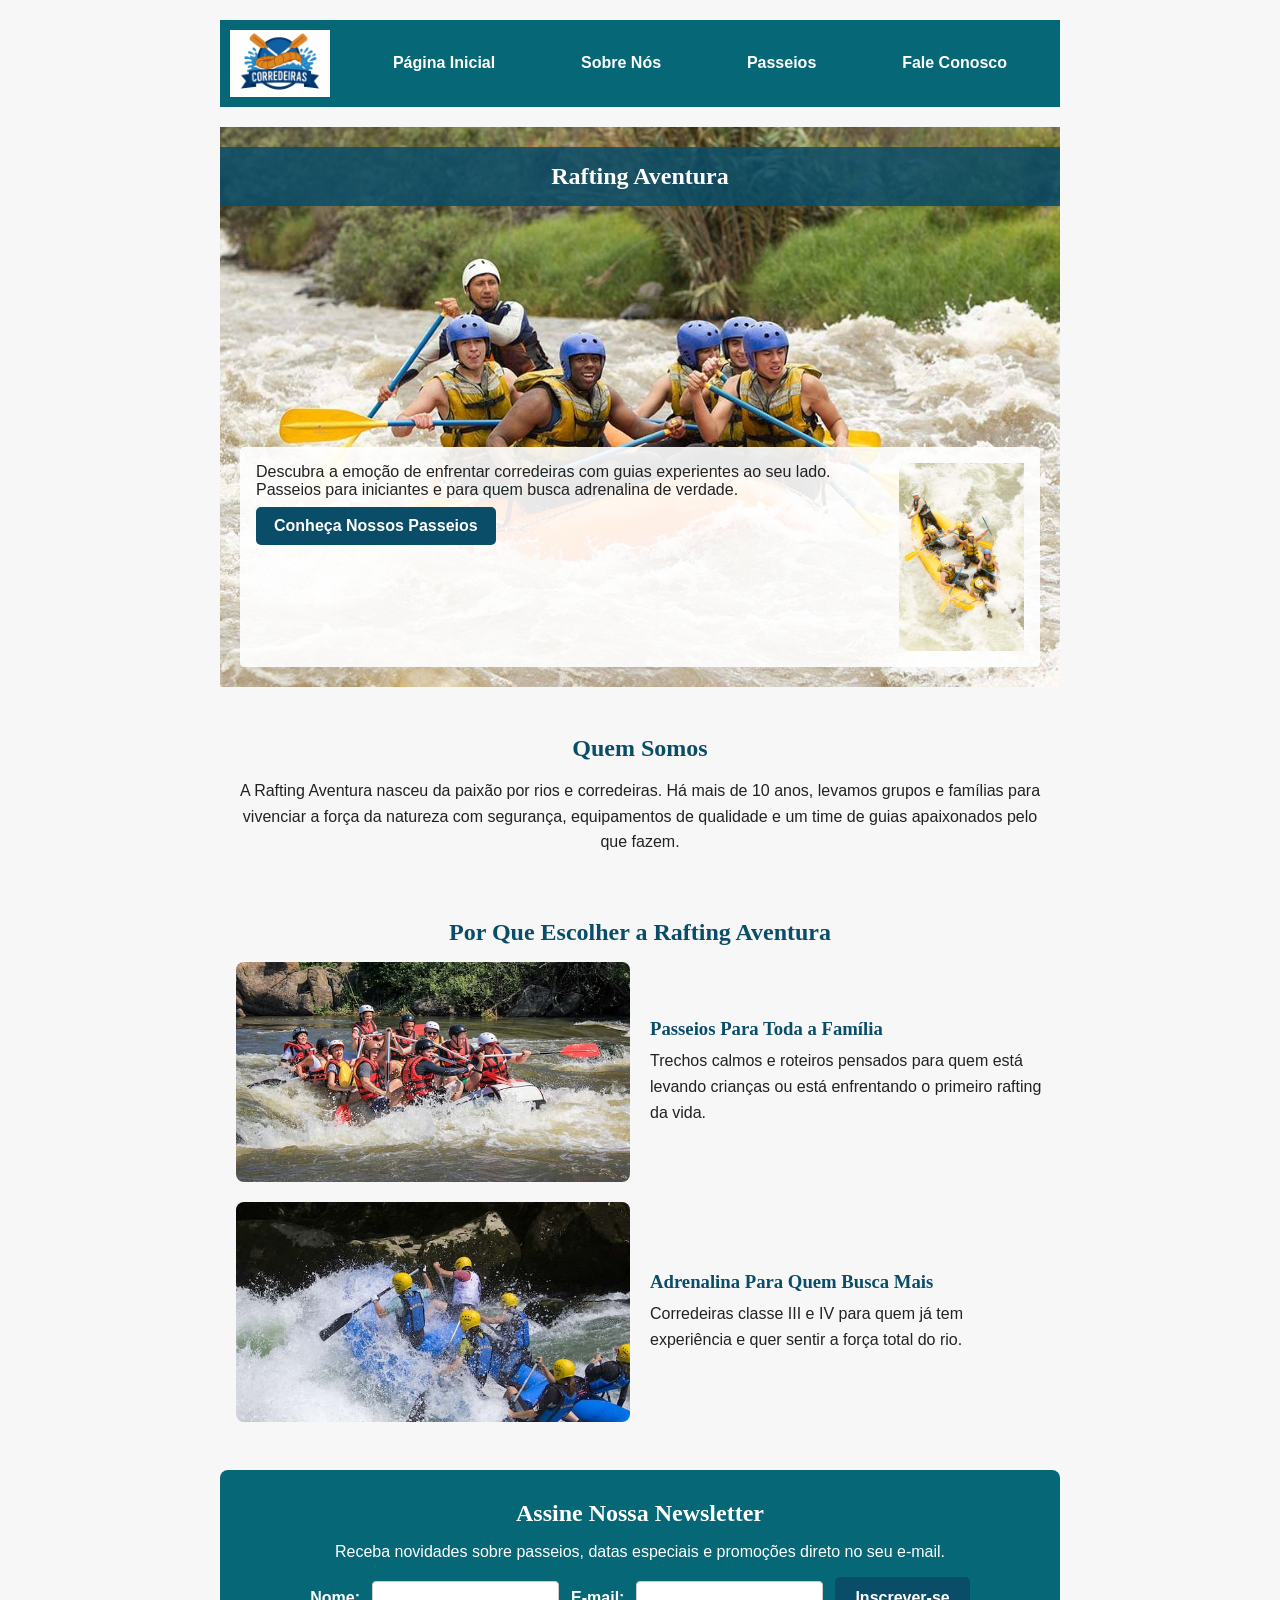
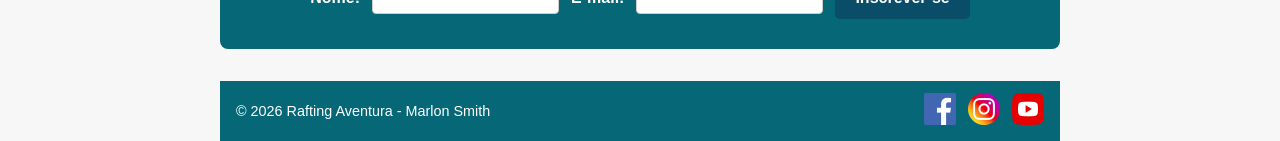
==== wwr/index.html @ d6ab4509 "b" ====
<!DOCTYPE html>
<html lang="pt-BR">
<head>
  <meta charset="UTF-8">
  <meta name="viewport" content="width=device-width, initial-scale=1.0">
  <title>Rafting Aventura - Passeios de Rafting em Corredeiras</title>
  <meta name="description" content="Rafting Aventura oferece passeios de rafting para todos os níveis, com guias experientes e segurança garantida. Reserve sua aventura.">
  <meta name="author" content="Marlon Smith">
  <link rel="stylesheet" href="estilos/rafting.css">
</head>
<body>
  <header>
    <img src="imagens/logo.png" alt="Rafting Aventura Logo" class="logo">
    <nav>
      <a href="index.html">Página Inicial</a>
      <a href="sobre.html">Sobre Nós</a>
      <a href="passeios.html">Passeios</a>
      <a href="contato.html">Fale Conosco</a>
    </nav>
  </header>

  <main>

    <!-- SEÇÃO HERO -->
    <section class="hero">
      <img src="imagens/hero.jpg" alt="Bote de rafting descendo corredeiras com espuma branca ao redor">
      <h1>Rafting Aventura</h1>
      <article>
        <img src="imagens/cliente.jpg" alt="Guia de rafting sorrindo, segurando um remo">
        <p>Descubra a emoção de enfrentar corredeiras com guias experientes ao seu lado. Passeios para iniciantes e para quem busca adrenalina de verdade.</p>
        <a href="passeios.html" class="btn-cta">Conheça Nossos Passeios</a>
      </article>
    </section>

    <!-- SEÇÃO QUEM SOMOS -->
    <section class="historia">
      <h2>Quem Somos</h2>
      <p>A Rafting Aventura nasceu da paixão por rios e corredeiras. Há mais de 10 anos, levamos grupos e famílias para vivenciar a força da natureza com segurança, equipamentos de qualidade e um time de guias apaixonados pelo que fazem.</p>
    </section>

    <!-- SEÇÃO GRID: POR QUE NOS ESCOLHER -->
    <section class="destaques">
      <h2>Por Que Escolher a Rafting Aventura</h2>
      <div class="grid-destaques">
        <img src="imagens/aventura1.jpg" alt="Família em bote de rafting em trecho calmo do rio">
        <div class="texto-destaque">
          <h3>Passeios Para Toda a Família</h3>
          <p>Trechos calmos e roteiros pensados para quem está levando crianças ou está enfrentando o primeiro rafting da vida.</p>
        </div>
        <img src="imagens/aventura5.jpg" alt="Bote enfrentando corredeiras intensas com respingos de água">
        <div class="texto-destaque">
          <h3>Adrenalina Para Quem Busca Mais</h3>
          <p>Corredeiras classe III e IV para quem já tem experiência e quer sentir a força total do rio.</p>
        </div>
      </div>
    </section>

    <!-- SEÇÃO NEWSLETTER -->
    <section class="newsletter-secao">
      <h2>Assine Nossa Newsletter</h2>
      <p>Receba novidades sobre passeios, datas especiais e promoções direto no seu e-mail.</p>
      <form action="#" method="post" class="form-newsletter">
        <label for="news-nome">Nome:</label>
        <input type="text" id="news-nome" name="nome" required>

        <label for="news-email">E-mail:</label>
        <input type="email" id="news-email" name="email" required>

        <button type="submit" class="btn-enviar">Inscrever-se</button>
      </form>
    </section>

  </main>

  <footer>
    <p>&copy; 2026 Rafting Aventura - Marlon Smith</p>
    <nav class="redes-sociais">
      <a href="https://facebook.com" target="_blank"><img src="imagens/facebook.png" alt="Facebook do Rafting Aventura"></a>
      <a href="https://instagram.com" target="_blank"><img src="imagens/instagram.png" alt="Instagram do Rafting Aventura"></a>
      <a href="https://youtube.com" target="_blank"><img src="imagens/youtube.png" alt="YouTube do Rafting Aventura"></a>
    </nav>
  </footer>
</body>
</html>
---- wwr/estilos/rafting.css ----
:root {
    --cor-primaria: #0A4D68;
    --cor-secundaria: #066877;
    --cor-destaque: #05BFDB;
    --cor-clara: #F7F7F7;
    --cor-escura: #222222;

    --fonte-titulo: Georgia, serif;
    --fonte-body: Arial, Helvetica, sans-serif;
}

*,
*::before,
*::after {
    margin: 0;
    padding: 0;
    box-sizing: border-box;
}

body {
    font-family: var(--fonte-body);
    color: var(--cor-escura);
    background-color: var(--cor-clara);
}

header,
main,
footer {
    width: 840px;
    margin: 0 auto;
}

h1,
h2 {
    font-family: var(--fonte-titulo);
    color: var(--cor-primaria);
    text-align: center;
    margin-bottom: 16px;
}

/* --- Cabeçalho (Header) --- */
header {
    display: grid;
    grid-template-columns: 120px 1fr;
    align-items: center;
    margin: 20px auto;
    background-color: var(--cor-secundaria);
    color: #ffffff;
    padding: 10px;
}

header img {
    width: 100px;
    height: auto;
}

header nav {
    display: flex;
    justify-content: space-around;
    align-items: center;
}

header nav a {
    text-decoration: none;
    color: #ffffff;
    font-weight: bold;
    padding: 8px 12px;
}

header nav a:hover {
    color: var(--cor-destaque);
}

/* --- Seção Hero --- */
.hero {
    position: relative;
    margin-bottom: 20px;
}

.hero img {
    display: block;
    width: 100%;
    height: auto;
}

.hero h1 {
    position: absolute;
    top: 20px;
    width: 100%;
    padding: 16px;
    text-align: center;
    background-color: rgba(10, 77, 104, 0.85);
    color: #ffffff;
}

.hero article {
    position: absolute;
    bottom: 20px;
    left: 20px;
    right: 20px;
    background-color: rgba(255, 255, 255, 0.9);
    padding: 16px;
    border-radius: 4px;
}

.hero article img {
    float: right;
    width: 125px;
    margin-left: 16px;
}

/* --- Botão de Chamada Para Ação (CTA) --- */
.btn-cta {
    display: inline-block;
    background-color: var(--cor-primaria);
    color: #ffffff;
    text-decoration: none;
    font-weight: bold;
    padding: 10px 18px;
    border-radius: 5px;
    margin-top: 8px;
    transition: background-color 0.3s ease;
}

.btn-cta:hover {
    background-color: var(--cor-secundaria);
}

/* --- Seção Quem Somos / História --- */
.historia {
    margin: 32px 0;
    padding: 16px;
}

.historia p {
    line-height: 1.6;
    color: var(--cor-escura);
    text-align: center;
}

/* --- Seção Destaques (Grid) --- */
.destaques {
    margin: 32px 0;
    padding: 16px;
}

.grid-destaques {
    display: grid;
    grid-template-columns: 1fr 1fr;
    gap: 20px;
    align-items: center;
}

.grid-destaques img {
    width: 100%;
    height: 220px;
    object-fit: cover;
    border-radius: 8px;
}

.texto-destaque h3 {
    font-family: var(--fonte-titulo);
    color: var(--cor-primaria);
    margin-bottom: 8px;
}

.texto-destaque p {
    line-height: 1.6;
}

/* --- Seção Newsletter --- */
.newsletter-secao {
    background-color: var(--cor-secundaria);
    color: #ffffff;
    text-align: center;
    padding: 30px 16px;
    margin: 32px 0;
    border-radius: 8px;
}

.newsletter-secao h2 {
    color: #ffffff;
}

.form-newsletter {
    display: flex;
    justify-content: center;
    align-items: center;
    gap: 12px;
    flex-wrap: wrap;
    margin-top: 16px;
}

.form-newsletter label {
    font-weight: bold;
}

.form-newsletter input {
    padding: 8px;
    border: 1px solid #ccc;
    border-radius: 4px;
}

/* --- Rodapé (Footer) --- */
footer {
    display: flex;
    justify-content: space-between;
    align-items: center;
    background-color: var(--cor-secundaria);
    color: #ffffff;
    padding: 12px 16px;
    margin-top: 20px;
}

footer p {
    margin: 0;
    font-size: 0.9rem;
    color: #ffffff;
}

footer nav.redes-sociais {
    display: flex;
    gap: 12px;
    margin: 0;
    padding: 0;
    justify-content: flex-end;
}

footer nav.redes-sociais img {
    width: 32px;
    height: 32px;
}

/* ===================================
   ESTILOS DA PÁGINA FALE CONOSCO (S05)
   =================================== */

.contato-container {
  width: auto;
  max-width: 900px;
  margin: 0 auto;
  padding: 20px;
}

.info-contato {
  display: grid;
  grid-template-columns: 1fr 1fr;
  gap: 20px;
  margin-bottom: 40px;
  align-items: center;
}

.mapa iframe {
  width: 100%;
  border: none;
  border-radius: 8px;
}

.grid-equipe {
  display: grid;
  grid-template-columns: repeat(3, 1fr);
  gap: 20px;
  text-align: center;
  margin-bottom: 40px;
}

.grid-equipe img {
  width: 100%;
  height: 180px;
  object-fit: cover;
  border-radius: 8px;
}

/* Formulário Fale Conosco */
.form-contato {
  display: flex;
  flex-direction: column;
  gap: 15px;
  background-color: var(--cor-clara);
  padding: 25px;
  border-radius: 8px;
}

.form-contato input[type="text"],
.form-contato input[type="email"],
.form-contato textarea {
  width: 100%;
  padding: 10px;
  border: 1px solid #ccc;
  border-radius: 4px;
}

.form-contato fieldset {
  border: 1px solid #ccc;
  padding: 15px;
  border-radius: 4px;
  display: flex;
  flex-direction: column;
  gap: 10px;
}

.checkbox-container {
  display: flex;
  align-items: center;
  gap: 10px;
}

.btn-enviar {
  background-color: var(--cor-primaria);
  color: #ffffff;
  padding: 12px 20px;
  border: none;
  border-radius: 5px;
  font-size: 1rem;
  font-weight: bold;
  cursor: pointer;
  transition: background-color 0.3s ease;
}

.btn-enviar:hover {
  filter: brightness(1.2);
}

/* ===================================
   ESTILOS DA PÁGINA PASSEIOS (S06)
   =================================== */

.passeios-container {
  width: auto;
  max-width: 900px;
  margin: 0 auto;
  padding: 20px;
}

.cta-contato {
  text-align: center;
  margin-bottom: 32px;
  font-size: 1.1rem;
}

.galeria-passeios {
  display: grid;
  grid-template-columns: repeat(3, 1fr);
  gap: 20px;
  margin-bottom: 40px;
}

.passeio-card {
  background-color: #ffffff;
  border-radius: 8px;
  padding: 16px;
  box-shadow: 0 1px 4px rgba(0, 0, 0, 0.15);
}

.passeio-card img {
  width: 100%;
  height: 160px;
  object-fit: cover;
  border-radius: 6px;
  margin-bottom: 10px;
}

.passeio-card h2 {
  font-size: 1.2rem;
  margin-bottom: 8px;
}

.passeio-card p {
  line-height: 1.5;
  font-size: 0.95rem;
}

.tabela-secao {
  margin-bottom: 40px;
}

.tabela-passeios {
  width: 100%;
  border-collapse: collapse;
}

.tabela-passeios th,
.tabela-passeios td {
  border: 1px solid #ccc;
  padding: 10px;
  text-align: center;
}

.tabela-passeios th {
  background-color: var(--cor-primaria);
  color: #ffffff;
}

.tabela-passeios tr:nth-child(even) {
  background-color: var(--cor-clara);
}
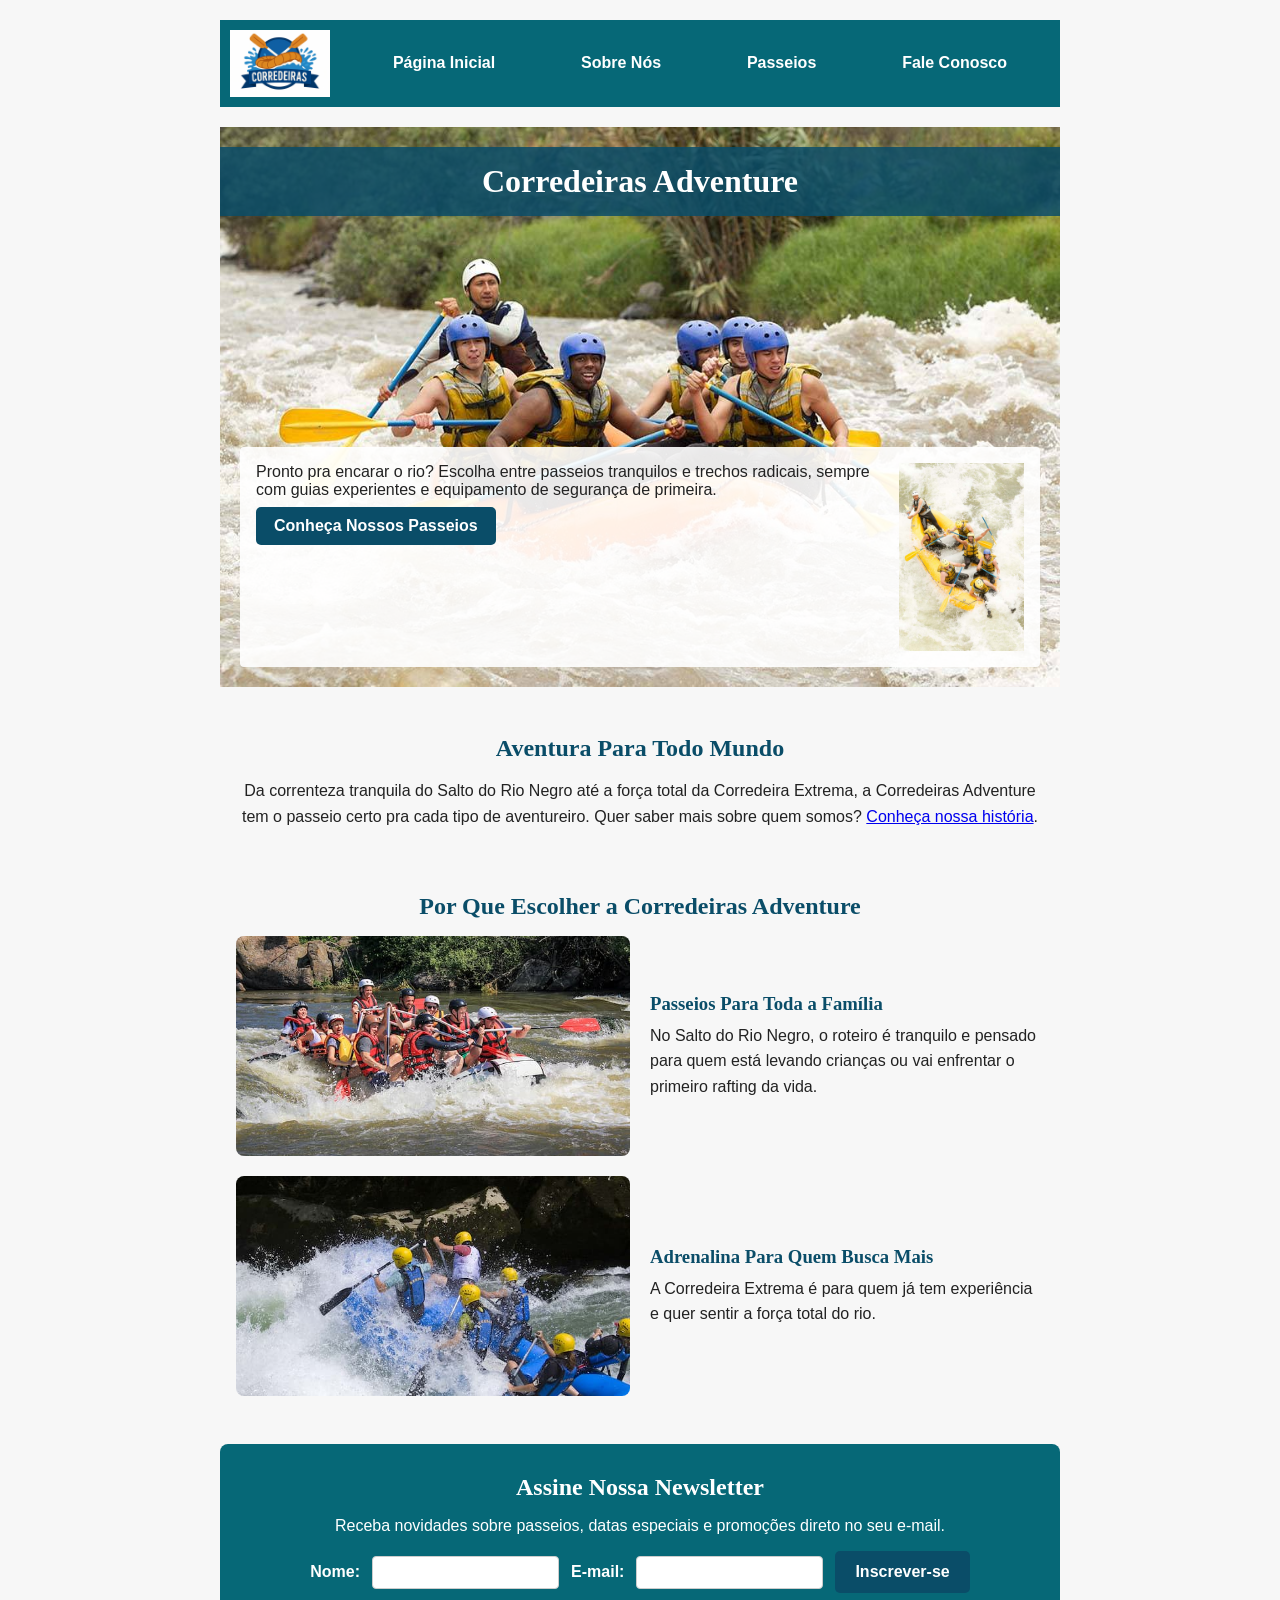
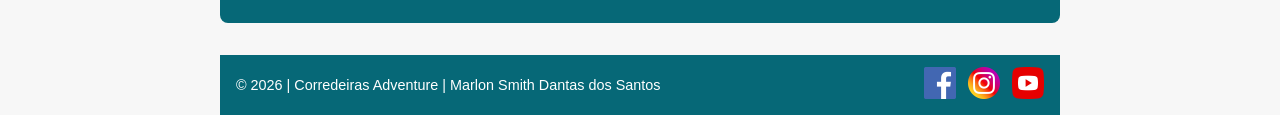
==== commit f2fb60ee: "a" ====
--- a/wwr/index.html
+++ b/wwr/index.html
@@ -3,14 +3,14 @@
 <head>
   <meta charset="UTF-8">
   <meta name="viewport" content="width=device-width, initial-scale=1.0">
-  <title>Rafting Aventura - Passeios de Rafting em Corredeiras</title>
-  <meta name="description" content="Rafting Aventura oferece passeios de rafting para todos os níveis, com guias experientes e segurança garantida. Reserve sua aventura.">
-  <meta name="author" content="Marlon Smith">
+  <title>Corredeiras Adventure - Passeios de Rafting em Corredeiras</title>
+  <meta name="description" content="Corredeiras Adventure oferece passeios de rafting para todos os níveis, com guias experientes e segurança garantida. Reserve sua aventura.">
+  <meta name="author" content="Marlon Smith Dantas dos Santos">
   <link rel="stylesheet" href="estilos/rafting.css">
 </head>
 <body>
   <header>
-    <img src="imagens/logo.png" alt="Rafting Aventura Logo" class="logo">
+    <img src="imagens/logo.png" alt="Logotipo da Corredeiras Adventure">
     <nav>
       <a href="index.html">Página Inicial</a>
       <a href="sobre.html">Sobre Nós</a>
@@ -22,35 +22,35 @@
   <main>
 
     <!-- SEÇÃO HERO -->
-    <section class="hero">
+    <div class="hero">
       <img src="imagens/hero.jpg" alt="Bote de rafting descendo corredeiras com espuma branca ao redor">
-      <h1>Rafting Aventura</h1>
+      <h1>Corredeiras Adventure</h1>
       <article>
-        <img src="imagens/cliente.jpg" alt="Guia de rafting sorrindo, segurando um remo">
-        <p>Descubra a emoção de enfrentar corredeiras com guias experientes ao seu lado. Passeios para iniciantes e para quem busca adrenalina de verdade.</p>
+        <img src="imagens/cliente.jpg" alt="Cliente sorrindo após o passeio de rafting">
+        <p>Pronto pra encarar o rio? Escolha entre passeios tranquilos e trechos radicais, sempre com guias experientes e equipamento de segurança de primeira.</p>
         <a href="passeios.html" class="btn-cta">Conheça Nossos Passeios</a>
       </article>
-    </section>
+    </div>
 
-    <!-- SEÇÃO QUEM SOMOS -->
+    <!-- SEÇÃO INTRODUÇÃO -->
     <section class="historia">
-      <h2>Quem Somos</h2>
-      <p>A Rafting Aventura nasceu da paixão por rios e corredeiras. Há mais de 10 anos, levamos grupos e famílias para vivenciar a força da natureza com segurança, equipamentos de qualidade e um time de guias apaixonados pelo que fazem.</p>
+      <h2>Aventura Para Todo Mundo</h2>
+      <p>Da correnteza tranquila do Salto do Rio Negro até a força total da Corredeira Extrema, a Corredeiras Adventure tem o passeio certo pra cada tipo de aventureiro. Quer saber mais sobre quem somos? <a href="sobre.html">Conheça nossa história</a>.</p>
     </section>
 
     <!-- SEÇÃO GRID: POR QUE NOS ESCOLHER -->
     <section class="destaques">
-      <h2>Por Que Escolher a Rafting Aventura</h2>
+      <h2>Por Que Escolher a Corredeiras Adventure</h2>
       <div class="grid-destaques">
-        <img src="imagens/aventura1.jpg" alt="Família em bote de rafting em trecho calmo do rio">
+        <img src="imagens/aventura1.jpg" alt="Bote de rafting no Salto do Rio Negro, em trecho tranquilo">
         <div class="texto-destaque">
           <h3>Passeios Para Toda a Família</h3>
-          <p>Trechos calmos e roteiros pensados para quem está levando crianças ou está enfrentando o primeiro rafting da vida.</p>
+          <p>No Salto do Rio Negro, o roteiro é tranquilo e pensado para quem está levando crianças ou vai enfrentar o primeiro rafting da vida.</p>
         </div>
-        <img src="imagens/aventura5.jpg" alt="Bote enfrentando corredeiras intensas com respingos de água">
+        <img src="imagens/aventura5.jpg" alt="Bote enfrentando a Corredeira Extrema com respingos de água">
         <div class="texto-destaque">
           <h3>Adrenalina Para Quem Busca Mais</h3>
-          <p>Corredeiras classe III e IV para quem já tem experiência e quer sentir a força total do rio.</p>
+          <p>A Corredeira Extrema é para quem já tem experiência e quer sentir a força total do rio.</p>
         </div>
       </div>
     </section>
@@ -73,11 +73,11 @@
   </main>
 
   <footer>
-    <p>&copy; 2026 Rafting Aventura - Marlon Smith</p>
+    <p>&copy; 2026 | Corredeiras Adventure | Marlon Smith Dantas dos Santos</p>
     <nav class="redes-sociais">
-      <a href="https://facebook.com" target="_blank"><img src="imagens/facebook.png" alt="Facebook do Rafting Aventura"></a>
-      <a href="https://instagram.com" target="_blank"><img src="imagens/instagram.png" alt="Instagram do Rafting Aventura"></a>
-      <a href="https://youtube.com" target="_blank"><img src="imagens/youtube.png" alt="YouTube do Rafting Aventura"></a>
+      <a href="https://facebook.com" target="_blank"><img src="imagens/facebook.png" alt="Ícone do Facebook"></a>
+      <a href="https://instagram.com" target="_blank"><img src="imagens/instagram.png" alt="Ícone do Instagram"></a>
+      <a href="https://youtube.com" target="_blank"><img src="imagens/youtube.png" alt="Ícone do YouTube"></a>
     </nav>
   </footer>
 </body>
